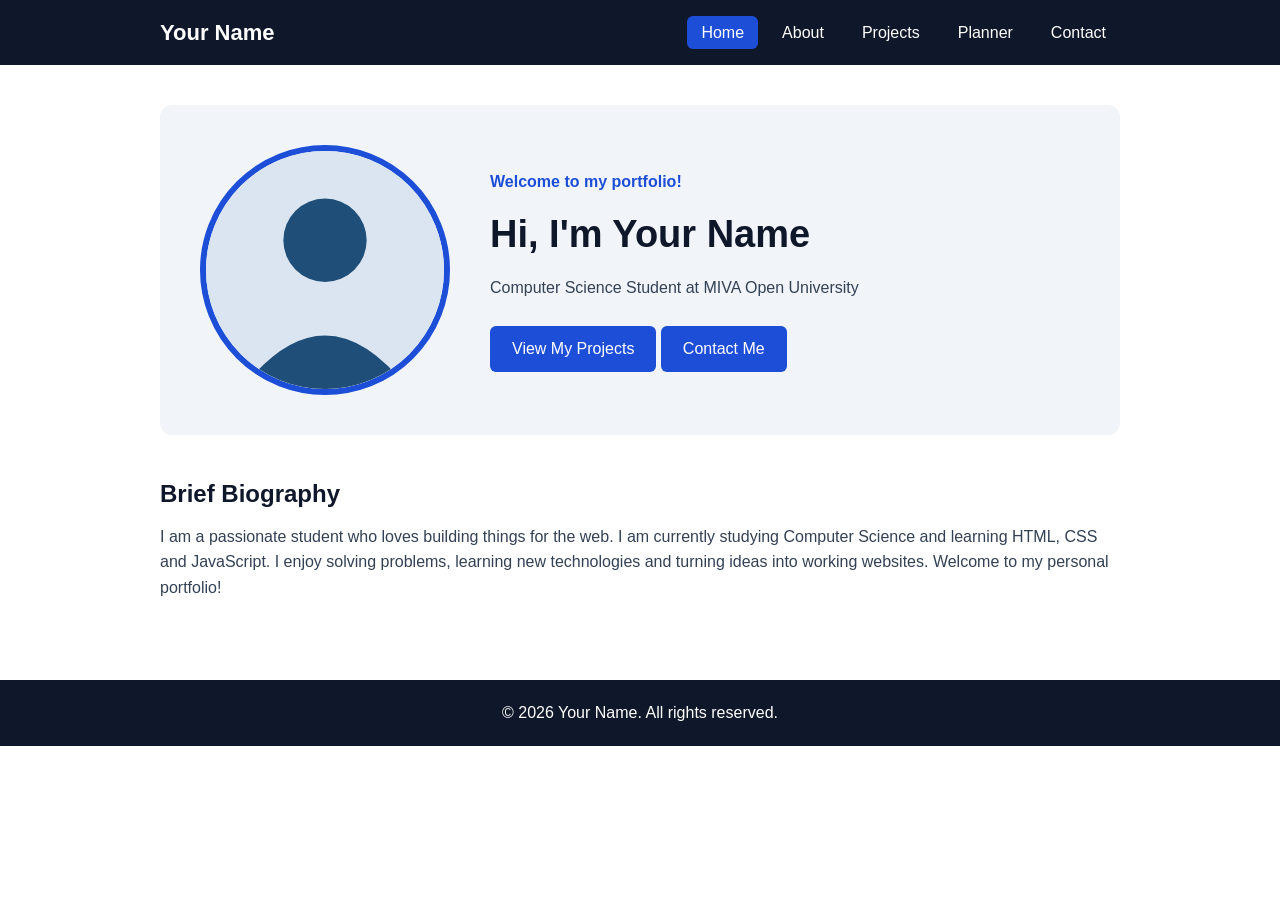
==== portfolio/index.html @ 385d3b7a "Uploaded Portfolio to Github repo" ====
<!DOCTYPE html>
<html lang="en">
<head>
  <meta charset="UTF-8">
  <meta name="viewport" content="width=device-width, initial-scale=1.0">
  <!-- EDIT: Your name -->
  <title>Home | Your Name</title>
  <link rel="stylesheet" href="style.css">
</head>
<body>

  <header>
    <nav>
      <!-- EDIT: Your name or initials -->
      <a href="index.html" class="logo">Your Name</a>
      <ul>
        <li><a href="index.html" class="active">Home</a></li>
        <li><a href="about.html">About</a></li>
        <li><a href="projects.html">Projects</a></li>
        <li><a href="planner.html">Planner</a></li>
        <li><a href="contact.html">Contact</a></li>
      </ul>
    </nav>
  </header>

  <main>
    <section class="hero">
      <!-- EDIT: Replace images/profile.svg with your photo, e.g. images/profile.jpg -->
      <img src="images/profile.svg" alt="Photograph of Your Name">

      <div>
        <p class="welcome">Welcome to my portfolio!</p>
        <!-- EDIT: Your full name -->
        <h1>Hi, I'm Your Name</h1>
        <!-- EDIT: Your course and school -->
        <p>Computer Science Student at MIVA Open University</p>
        <br>
        <a href="projects.html" class="btn">View My Projects</a>
        <a href="contact.html" class="btn">Contact Me</a>
      </div>
    </section>

    <section>
      <h2>Brief Biography</h2>
      <!-- EDIT: Write 3 to 4 sentences about yourself -->
      <p>
        I am a passionate student who loves building things for the web.
        I am currently studying Computer Science and learning HTML, CSS and
        JavaScript. I enjoy solving problems, learning new technologies and
        turning ideas into working websites. Welcome to my personal portfolio!
      </p>
    </section>
  </main>

  <footer>
    <!-- EDIT: Your name -->
    <p>&copy; 2026 Your Name. All rights reserved.</p>
  </footer>

</body>
</html>
---- portfolio/style.css ----
/* =========================================================
   style.css - shared by ALL pages
   TIP: To change the colour theme, edit the 5 colours below.
   ========================================================= */

:root {
  --main-color: #1d4ed8;      /* main blue (buttons, links, nav) */
  --dark-color: #0f172a;      /* dark navy (headings, footer) */
  --light-color: #f1f5f9;     /* light grey-blue (backgrounds) */
  --accent-color: #38bdf8;    /* light blue (highlights) */
  --text-color: #334155;      /* normal text */
}

/* ---------- Basic reset ---------- */
* {
  margin: 0;
  padding: 0;
  box-sizing: border-box;
}

body {
  font-family: Arial, Helvetica, sans-serif;
  color: var(--text-color);
  background-color: white;
  line-height: 1.6;
}

img {
  max-width: 100%;   /* images never overflow the screen */
}

h1, h2, h3 {
  color: var(--dark-color);
  margin-bottom: 10px;
}

a {
  color: var(--main-color);
}

/* ---------- Navigation ---------- */
header {
  background-color: var(--dark-color);
  position: sticky;
  top: 0;
  z-index: 10;
}

nav {
  max-width: 1000px;
  margin: 0 auto;
  padding: 15px 20px;
  display: flex;                    /* Flexbox */
  justify-content: space-between;
  align-items: center;
  flex-wrap: wrap;
}

.logo {
  color: white;
  font-size: 22px;
  font-weight: bold;
  text-decoration: none;
}

nav ul {
  list-style: none;
  display: flex;
  gap: 10px;
}

nav ul a {
  color: white;
  text-decoration: none;
  padding: 8px 14px;
  border-radius: 6px;
  transition: background-color 0.3s;   /* smooth hover effect */
}

nav ul a:hover,
nav ul a.active {
  background-color: var(--main-color);
}

/* ---------- Page layout ---------- */
main {
  max-width: 1000px;
  margin: 0 auto;
  padding: 40px 20px;
}

section {
  margin-bottom: 40px;
}

.page-title {
  text-align: center;
  margin-bottom: 30px;
}

/* ---------- Homepage hero ---------- */
.hero {
  display: flex;
  align-items: center;
  gap: 40px;
  background-color: var(--light-color);
  padding: 40px;
  border-radius: 12px;
  animation: fadeIn 1s;               /* animation */
}

.hero img {
  width: 250px;
  height: 250px;
  object-fit: cover;
  border-radius: 50%;
  border: 6px solid var(--main-color);
}

.hero h1 {
  font-size: 38px;
}

.hero .welcome {
  color: var(--main-color);
  font-weight: bold;
  margin-bottom: 10px;
}

@keyframes fadeIn {
  from { opacity: 0; transform: translateY(20px); }
  to   { opacity: 1; transform: translateY(0); }
}

/* ---------- Buttons ---------- */
.btn {
  display: inline-block;
  background-color: var(--main-color);
  color: white;
  padding: 10px 22px;
  border: none;
  border-radius: 6px;
  text-decoration: none;
  font-size: 16px;
  cursor: pointer;
  transition: background-color 0.3s, transform 0.3s;
}

.btn:hover {
  background-color: var(--dark-color);
  transform: translateY(-2px);
}

/* ---------- About page ---------- */
.about-grid {
  display: grid;                        /* CSS Grid */
  grid-template-columns: 1fr 1fr;
  gap: 30px;
}

.card {
  background-color: var(--light-color);
  padding: 25px;
  border-radius: 12px;
  border-left: 5px solid var(--main-color);
}

.card ul {
  margin-left: 20px;
}

table {
  width: 100%;
  border-collapse: collapse;
  margin-top: 10px;
}

th, td {
  padding: 10px;
  text-align: left;
  border-bottom: 1px solid #cbd5e1;
}

th {
  background-color: var(--main-color);
  color: white;
}

audio {
  width: 100%;
  max-width: 600px;
  display: block;
  margin: 10px auto;
}

/* ---------- Projects page ---------- */
.project-grid {
  display: grid;
  grid-template-columns: repeat(3, 1fr);
  gap: 25px;
}

.project-card {
  background-color: white;
  border: 1px solid #cbd5e1;
  border-radius: 12px;
  overflow: hidden;
  transition: transform 0.3s, box-shadow 0.3s;
}

.project-card:hover {
  transform: translateY(-8px);
  box-shadow: 0 10px 25px rgba(0, 0, 0, 0.15);
}

.project-card img {
  width: 100%;
  height: 180px;
  object-fit: cover;
  display: block;
}

.project-card .info {
  padding: 20px;
}

/* ---------- Planner page ---------- */
.planner-box {
  max-width: 600px;
  margin: 0 auto;
  background-color: var(--light-color);
  padding: 25px;
  border-radius: 12px;
}

.add-task {
  display: flex;
  gap: 10px;
  margin-bottom: 20px;
}

.add-task input {
  flex: 1;
}

input, textarea {
  width: 100%;
  padding: 10px;
  font-size: 16px;
  border: 1px solid #94a3b8;
  border-radius: 6px;
  font-family: inherit;
}

input:focus, textarea:focus {
  outline: 2px solid var(--accent-color);
}

#taskList {
  list-style: none;
}

#taskList li {
  background-color: white;
  padding: 12px 15px;
  margin-bottom: 10px;
  border-radius: 8px;
  display: flex;
  justify-content: space-between;
  align-items: center;
  gap: 10px;
}

#taskList li span {
  flex: 1;
  cursor: pointer;
}

/* This class is added by JavaScript when a task is completed */
#taskList li.done span {
  text-decoration: line-through;
  color: #94a3b8;
}

.delete-btn {
  background-color: #dc2626;
  color: white;
  border: none;
  padding: 6px 12px;
  border-radius: 6px;
  cursor: pointer;
}

.delete-btn:hover {
  background-color: #991b1b;
}

#taskCount {
  margin-top: 10px;
  font-weight: bold;
}

/* ---------- Contact page ---------- */
.contact-form {
  max-width: 600px;
  margin: 0 auto;
  background-color: var(--light-color);
  padding: 30px;
  border-radius: 12px;
}

.contact-form label {
  display: block;
  font-weight: bold;
  margin: 15px 0 5px;
}

.error {
  color: #dc2626;
  font-size: 14px;
  min-height: 18px;
}

#formMessage {
  margin-top: 15px;
  font-weight: bold;
  color: #15803d;
}

/* ---------- Footer ---------- */
footer {
  background-color: var(--dark-color);
  color: white;
  text-align: center;
  padding: 20px;
}

/* =========================================================
   RESPONSIVE DESIGN - changes layout on tablets and phones
   ========================================================= */

/* Tablets */
@media (max-width: 800px) {
  .project-grid {
    grid-template-columns: 1fr 1fr;
  }
}

/* Phones */
@media (max-width: 600px) {
  nav {
    flex-direction: column;
    gap: 10px;
  }

  nav ul {
    flex-wrap: wrap;
    justify-content: center;
  }

  .hero {
    flex-direction: column;
    text-align: center;
    padding: 25px;
  }

  .hero h1 {
    font-size: 30px;
  }

  .about-grid,
  .project-grid {
    grid-template-columns: 1fr;
  }

  .add-task {
    flex-direction: column;
  }
}
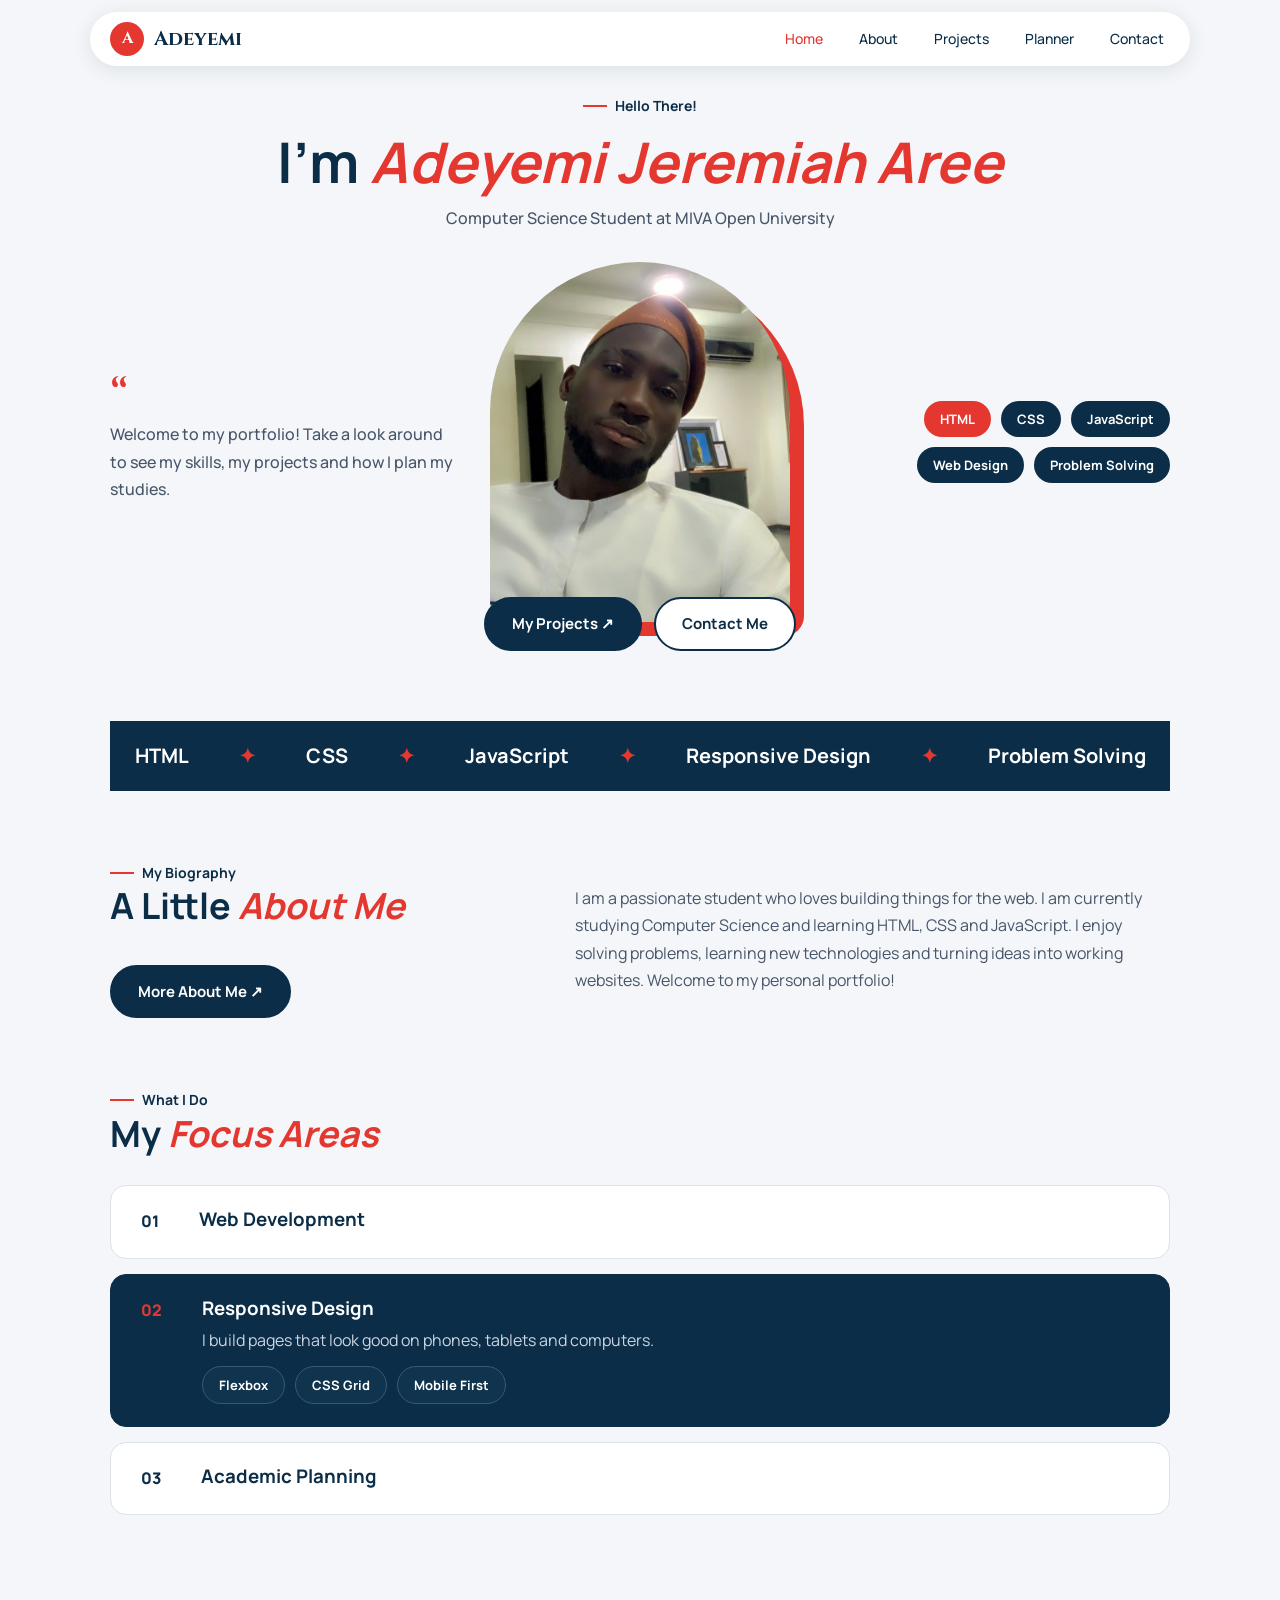
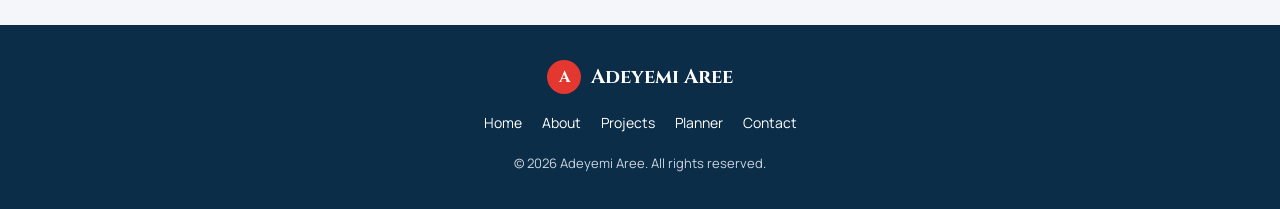
==== commit 7cd6bd7d: "MY STUDENT PORTFOLIO" ====
--- a/portfolio/index.html
+++ b/portfolio/index.html
@@ -3,16 +3,14 @@
 <head>
   <meta charset="UTF-8">
   <meta name="viewport" content="width=device-width, initial-scale=1.0">
-  <!-- EDIT: Your name -->
-  <title>Home | Your Name</title>
+  <title>Home | A.A</title>
   <link rel="stylesheet" href="style.css">
 </head>
 <body>
 
   <header>
     <nav>
-      <!-- EDIT: Your name or initials -->
-      <a href="index.html" class="logo">Your Name</a>
+      <a href="index.html" class="logo"><span class="logo-circle">A</span> Adeyemi</a>
       <ul>
         <li><a href="index.html" class="active">Home</a></li>
         <li><a href="about.html">About</a></li>
@@ -25,24 +23,48 @@
 
   <main>
     <section class="hero">
-      <!-- EDIT: Replace images/profile.svg with your photo, e.g. images/profile.jpg -->
-      <img src="images/profile.svg" alt="Photograph of Your Name">
+      <p class="label">Hello There!</p>
+      <h1>I'm <span class="accent">Adeyemi Jeremiah Aree</span></h1>
+      
+      <p class="role">Computer Science Student at MIVA Open University</p>
 
-      <div>
-        <p class="welcome">Welcome to my portfolio!</p>
-        <!-- EDIT: Your full name -->
-        <h1>Hi, I'm Your Name</h1>
-        <!-- EDIT: Your course and school -->
-        <p>Computer Science Student at MIVA Open University</p>
-        <br>
-        <a href="projects.html" class="btn">View My Projects</a>
-        <a href="contact.html" class="btn">Contact Me</a>
+      <div class="hero-main">
+        <div class="welcome-card">
+          <p class="quote">&ldquo;</p>
+          
+          <p>Welcome to my portfolio! Take a look around to see my skills, my projects and how I plan my studies.</p>
+        </div>
+
+        <div class="photo-wrap">
+          <img src="images/my pic.jpeg" alt="Photograph of Adeyemi Aree">
+        </div>
+
+        <ul class="tag-list">
+          <li>HTML</li>
+          <li>CSS</li>
+          <li>JavaScript</li>
+          <li>Web Design</li>
+          <li>Problem Solving</li>
+        </ul>
+      </div>
+
+      <div class="hero-buttons">
+        <a href="projects.html" class="btn btn-dark">My Projects &#8599;</a>
+        <a href="contact.html" class="btn btn-outline">Contact Me</a>
       </div>
     </section>
 
-    <section>
-      <h2>Brief Biography</h2>
-      <!-- EDIT: Write 3 to 4 sentences about yourself -->
+    <div class="strip">
+      <div class="strip-track"><span>HTML</span><span class="star">&#10022;</span><span>CSS</span><span class="star">&#10022;</span><span>JavaScript</span><span class="star">&#10022;</span><span>Responsive Design</span><span class="star">&#10022;</span><span>Problem Solving</span><span class="star">&#10022;</span><span>HTML</span><span class="star">&#10022;</span><span>CSS</span><span class="star">&#10022;</span><span>JavaScript</span><span class="star">&#10022;</span><span>Responsive Design</span><span class="star">&#10022;</span><span>Problem Solving</span><span class="star">&#10022;</span></div>
+    </div>
+
+    <section class="bio">
+      <div>
+        <p class="label">My Biography</p>
+        <h2>A Little <span class="accent">About Me</span></h2>
+        <br>
+        <a href="about.html" class="btn btn-dark">More About Me &#8599;</a>
+      </div>
       <p>
         I am a passionate student who loves building things for the web.
         I am currently studying Computer Science and learning HTML, CSS and
@@ -50,11 +72,48 @@
         turning ideas into working websites. Welcome to my personal portfolio!
       </p>
     </section>
+
+    <section>
+      <p class="label">What I Do</p>
+      <h2 class="section-title">My <span class="accent">Focus Areas</span></h2>
+
+      <ul class="service-list">
+       
+        <li class="service">
+          <span class="num">01</span>
+          <h3>Web Development</h3>
+        </li>
+        <li class="service dark">
+          <span class="num">02</span>
+          <div>
+            <h3>Responsive Design</h3>
+            <p>I build pages that look good on phones, tablets and computers.</p>
+            <ul class="tag-list">
+              <li>Flexbox</li>
+              <li>CSS Grid</li>
+              <li>Mobile First</li>
+            </ul>
+          </div>
+        </li>
+        <li class="service">
+          <span class="num">03</span>
+          <h3>Academic Planning</h3>
+        </li>
+      </ul>
+    </section>
   </main>
 
   <footer>
-    <!-- EDIT: Your name -->
-    <p>&copy; 2026 Your Name. All rights reserved.</p>
+    <a href="index.html" class="logo"><span class="logo-circle">A</span> Adeyemi Aree</a>
+    <ul>
+      <li><a href="index.html">Home</a></li>
+      <li><a href="about.html">About</a></li>
+      <li><a href="projects.html">Projects</a></li>
+      <li><a href="planner.html">Planner</a></li>
+      <li><a href="contact.html">Contact</a></li>
+    </ul>
+    
+    <p>&copy; 2026 Adeyemi Aree. All rights reserved.</p>
   </footer>
 
 </body>
--- a/portfolio/style.css
+++ b/portfolio/style.css
@@ -1,14 +1,20 @@
 /* =========================================================
    style.css - shared by ALL pages
-   TIP: To change the colour theme, edit the 5 colours below.
+   Theme colours come from the COS 106 brief (MIVA navy + red).
+   TIP: To change the theme, edit the colours below.
    ========================================================= */
 
+/* Fonts used in the COS 106 brief: Manrope (text) and Cinzel (logo) */
+@import url("https://fonts.googleapis.com/css2?family=Cinzel:wght@700&family=Manrope:wght@400;500;700;800&display=swap");
+
 :root {
-  --main-color: #1d4ed8;      /* main blue (buttons, links, nav) */
-  --dark-color: #0f172a;      /* dark navy (headings, footer) */
-  --light-color: #f1f5f9;     /* light grey-blue (backgrounds) */
-  --accent-color: #38bdf8;    /* light blue (highlights) */
-  --text-color: #334155;      /* normal text */
+  --navy: #0b2d47;          /* main dark colour (nav button, footer, dark cards) */
+  --navy-light: #11344e;    /* slightly lighter navy */
+  --red: #e33730;           /* accent colour (highlights, buttons) */
+  --background: #f4f6f9;    /* page background */
+  --white: #ffffff;
+  --text: #475569;          /* normal text */
+  --border: #dbe2ea;        /* thin lines */
 }
 
 /* ---------- Basic reset ---------- */
@@ -19,112 +25,285 @@
 }
 
 body {
-  font-family: Arial, Helvetica, sans-serif;
-  color: var(--text-color);
-  background-color: white;
-  line-height: 1.6;
+  font-family: "Manrope", Arial, sans-serif;
+  color: var(--text);
+  background-color: var(--background);
+  line-height: 1.7;
 }
 
 img {
-  max-width: 100%;   /* images never overflow the screen */
+  max-width: 100%;
+  display: block;
 }
 
 h1, h2, h3 {
-  color: var(--dark-color);
+  color: var(--navy);
+  line-height: 1.2;
   margin-bottom: 10px;
 }
 
 a {
-  color: var(--main-color);
-}
-
-/* ---------- Navigation ---------- */
+  color: var(--red);
+}
+
+/* The coloured, slanted word inside headings, e.g. <span class="accent">Name</span> */
+.accent {
+  color: var(--red);
+  font-style: italic;
+}
+
+/* Small label above a heading, e.g. "— About Me" */
+.label {
+  color: var(--navy);
+  font-weight: 700;
+  font-size: 14px;
+  display: flex;
+  align-items: center;
+  gap: 8px;
+}
+
+.label::before {
+  content: "";
+  width: 24px;
+  height: 2px;
+  background-color: var(--red);
+}
+
+/* ---------- Navigation (floating pill bar) ---------- */
 header {
-  background-color: var(--dark-color);
   position: sticky;
-  top: 0;
+  top: 12px;
   z-index: 10;
+  padding: 0 20px;
 }
 
 nav {
-  max-width: 1000px;
+  max-width: 1100px;
   margin: 0 auto;
-  padding: 15px 20px;
-  display: flex;                    /* Flexbox */
+  background-color: var(--white);
+  border-radius: 50px;
+  box-shadow: 0 4px 20px rgba(11, 45, 71, 0.1);
+  padding: 10px 12px 10px 20px;
+  display: flex;                       /* Flexbox */
   justify-content: space-between;
   align-items: center;
+  gap: 15px;
   flex-wrap: wrap;
 }
 
 .logo {
-  color: white;
-  font-size: 22px;
-  font-weight: bold;
+  display: flex;
+  align-items: center;
+  gap: 10px;
+  color: var(--navy);
+  font-family: "Cinzel", serif;
+  font-size: 20px;
+  font-weight: 700;
   text-decoration: none;
+}
+
+.logo-circle {
+  width: 34px;
+  height: 34px;
+  border-radius: 50%;
+  background-color: var(--red);
+  color: var(--white);
+  display: grid;
+  place-items: center;
+  font-size: 16px;
 }
 
 nav ul {
   list-style: none;
   display: flex;
-  gap: 10px;
+  gap: 8px;
 }
 
 nav ul a {
-  color: white;
+  color: var(--navy);
+  font-size: 14px;
+  font-weight: 500;
   text-decoration: none;
   padding: 8px 14px;
-  border-radius: 6px;
-  transition: background-color 0.3s;   /* smooth hover effect */
+  border-radius: 20px;
+  transition: color 0.3s, background-color 0.3s;   /* smooth hover effect */
 }
 
 nav ul a:hover,
 nav ul a.active {
-  background-color: var(--main-color);
+  color: var(--red);
+}
+
+/* ---------- Buttons ---------- */
+.btn {
+  display: inline-block;
+  background-color: var(--red);
+  color: var(--white);
+  padding: 12px 26px;
+  border: 2px solid var(--red);
+  border-radius: 40px;
+  text-decoration: none;
+  font-family: inherit;
+  font-size: 15px;
+  font-weight: 700;
+  cursor: pointer;
+  transition: background-color 0.3s, transform 0.3s;
+}
+
+.btn:hover {
+  background-color: var(--navy);
+  border-color: var(--navy);
+  transform: translateY(-3px);
+}
+
+.btn-dark {
+  background-color: var(--navy);
+  border-color: var(--navy);
+}
+
+.btn-dark:hover {
+  background-color: var(--red);
+  border-color: var(--red);
+}
+
+.btn-outline {
+  background-color: var(--white);
+  color: var(--navy);
+  border-color: var(--navy);
+}
+
+.btn-light {
+  background-color: var(--background);
+  color: var(--navy);
+  border-color: var(--border);
 }
 
 /* ---------- Page layout ---------- */
 main {
-  max-width: 1000px;
+  max-width: 1100px;
   margin: 0 auto;
   padding: 40px 20px;
 }
 
 section {
-  margin-bottom: 40px;
-}
-
-.page-title {
+  margin-bottom: 70px;
+}
+
+.page-heading {
   text-align: center;
+  margin: 20px 0 50px;
+}
+
+.page-heading .label {
+  justify-content: center;
+}
+
+.page-heading h1 {
+  font-size: 40px;
+}
+
+.card {
+  background-color: var(--white);
+  border: 1px solid var(--border);
+  border-radius: 20px;
+  padding: 30px;
+}
+
+/* ---------- Homepage: hero ---------- */
+.hero {
+  text-align: center;
+  animation: fadeIn 1s;                /* animation */
+}
+
+.hero .label {
+  justify-content: center;
+}
+
+.hero h1 {
+  font-size: 56px;
+  margin: 10px 0;
+}
+
+.hero .role {
+  font-weight: 500;
   margin-bottom: 30px;
 }
 
-/* ---------- Homepage hero ---------- */
-.hero {
-  display: flex;
+.hero-main {
+  display: grid;                       /* CSS Grid: 3 columns */
+  grid-template-columns: 1fr 320px 1fr;
+  gap: 20px;
   align-items: center;
-  gap: 40px;
-  background-color: var(--light-color);
-  padding: 40px;
-  border-radius: 12px;
-  animation: fadeIn 1s;               /* animation */
-}
-
-.hero img {
-  width: 250px;
-  height: 250px;
+}
+
+.welcome-card {
+  text-align: left;
+  font-weight: 500;
+}
+
+.welcome-card .quote {
+  color: var(--red);
+  font-size: 50px;
+  line-height: 0.8;
+  font-family: "Cinzel", serif;
+}
+
+/* Photo inside an arch shape with a red arch behind it */
+.photo-wrap {
+  position: relative;
+  width: 300px;
+  height: 360px;
+  margin: 0 auto;
+}
+
+.photo-wrap::before {
+  content: "";
+  position: absolute;
+  top: 14px;
+  left: 14px;
+  width: 100%;
+  height: 100%;
+  background-color: var(--red);
+  border-radius: 150px 150px 20px 20px;
+}
+
+.photo-wrap img {
+  position: relative;
+  width: 100%;
+  height: 100%;
   object-fit: cover;
-  border-radius: 50%;
-  border: 6px solid var(--main-color);
-}
-
-.hero h1 {
-  font-size: 38px;
-}
-
-.hero .welcome {
-  color: var(--main-color);
-  font-weight: bold;
-  margin-bottom: 10px;
+  background-color: var(--navy);
+  border-radius: 150px 150px 20px 20px;
+}
+
+/* Little rounded tags next to the photo (a list) */
+.tag-list {
+  list-style: none;
+  display: flex;
+  flex-wrap: wrap;
+  gap: 10px;
+  justify-content: flex-end;
+}
+
+.tag-list li {
+  background-color: var(--navy);
+  color: var(--white);
+  font-size: 13px;
+  font-weight: 700;
+  padding: 7px 16px;
+  border-radius: 20px;
+}
+
+.tag-list li:first-child {
+  background-color: var(--red);
+}
+
+.hero-buttons {
+  margin-top: -25px;
+  position: relative;
+  display: flex;
+  justify-content: center;
+  gap: 12px;
 }
 
 @keyframes fadeIn {
@@ -132,37 +311,194 @@
   to   { opacity: 1; transform: translateY(0); }
 }
 
-/* ---------- Buttons ---------- */
-.btn {
+/* ---------- Homepage: scrolling strip (CSS animation only) ---------- */
+.strip {
+  background-color: var(--navy);
+  color: var(--white);
+  overflow: hidden;
+  white-space: nowrap;
+  margin: 70px 0;
+  padding: 18px 0;
+}
+
+.strip-track {
   display: inline-block;
-  background-color: var(--main-color);
-  color: white;
-  padding: 10px 22px;
-  border: none;
-  border-radius: 6px;
-  text-decoration: none;
-  font-size: 16px;
-  cursor: pointer;
-  transition: background-color 0.3s, transform 0.3s;
-}
-
-.btn:hover {
-  background-color: var(--dark-color);
-  transform: translateY(-2px);
+  animation: slide 25s linear infinite;
+  font-size: 20px;
+  font-weight: 700;
+}
+
+.strip-track span {
+  margin: 0 25px;
+}
+
+.strip-track .star {
+  color: var(--red);
+}
+
+@keyframes slide {
+  from { transform: translateX(0); }
+  to   { transform: translateX(-50%); }
+}
+
+/* ---------- Homepage: biography and services ---------- */
+.bio {
+  display: grid;
+  grid-template-columns: 1fr 1.4fr;
+  gap: 40px;
+  align-items: center;
+}
+
+.bio h2,
+.section-title {
+  font-size: 36px;
+}
+
+.service-list {
+  list-style: none;
+  margin-top: 30px;
+}
+
+.service {
+  display: flex;
+  gap: 40px;
+  align-items: flex-start;
+  background-color: var(--white);
+  border: 1px solid var(--border);
+  border-radius: 16px;
+  padding: 22px 30px;
+  margin-bottom: 15px;
+  transition: transform 0.3s;
+}
+
+.service:hover {
+  transform: translateX(8px);
+}
+
+.service .num {
+  font-weight: 800;
+  color: var(--navy);
+}
+
+.service h3 {
+  margin: 0;
+}
+
+.service.dark {
+  background-color: var(--navy);
+  border-color: var(--navy);
+}
+
+.service.dark h3 {
+  color: var(--white);
+}
+
+.service.dark p {
+  color: #cbd5e1;
+  margin: 8px 0 12px;
+}
+
+.service.dark .num {
+  color: var(--red);
+}
+
+.service.dark .tag-list {
+  justify-content: flex-start;
+}
+
+.service.dark .tag-list li {
+  background-color: var(--navy-light);
+  border: 1px solid #36597a;
 }
 
 /* ---------- About page ---------- */
+.about-intro {
+  display: grid;
+  grid-template-columns: 300px 1fr;
+  gap: 50px;
+  align-items: center;
+}
+
+.about-intro h2 {
+  font-size: 36px;
+}
+
+.stats {
+  list-style: none;
+  display: flex;
+  gap: 40px;
+  margin: 20px 0;
+}
+
+.stats strong {
+  display: block;
+  color: var(--navy);
+  font-size: 30px;
+}
+
+.stats li {
+  font-size: 14px;
+}
+
+audio {
+  width: 100%;
+  max-width: 450px;
+  display: block;
+}
+
+.skills {
+  list-style: none;
+  display: flex;
+  flex-wrap: wrap;
+  justify-content: center;
+  gap: 20px;
+  margin-top: 30px;
+}
+
+.skills li {
+  background-color: var(--white);
+  border: 1px solid var(--border);
+  border-radius: 50px;
+  padding: 25px 20px;
+  width: 150px;
+  text-align: center;
+  font-weight: 700;
+  color: var(--navy);
+  transition: transform 0.3s;
+}
+
+.skills li:hover {
+  transform: translateY(-8px);
+}
+
+/* The circle uses the number in style="--percent: 90" to draw the red ring */
+.skill-circle {
+  width: 84px;
+  height: 84px;
+  border-radius: 50%;
+  background: conic-gradient(var(--red) calc(var(--percent) * 1%), #e2e8f0 0);
+  display: grid;
+  place-items: center;
+  margin: 0 auto 12px;
+}
+
+.skill-circle span {
+  width: 66px;
+  height: 66px;
+  border-radius: 50%;
+  background-color: var(--white);
+  display: grid;
+  place-items: center;
+}
+
 .about-grid {
-  display: grid;                        /* CSS Grid */
+  display: grid;
   grid-template-columns: 1fr 1fr;
-  gap: 30px;
-}
-
-.card {
-  background-color: var(--light-color);
-  padding: 25px;
-  border-radius: 12px;
-  border-left: 5px solid var(--main-color);
+  gap: 25px;
+}
+
+.about-grid section {
+  margin-bottom: 0;
 }
 
 .card ul {
@@ -176,21 +512,15 @@
 }
 
 th, td {
-  padding: 10px;
+  padding: 12px 10px;
   text-align: left;
-  border-bottom: 1px solid #cbd5e1;
+  border-bottom: 1px solid var(--border);
+  font-size: 14px;
 }
 
 th {
-  background-color: var(--main-color);
-  color: white;
-}
-
-audio {
-  width: 100%;
-  max-width: 600px;
-  display: block;
-  margin: 10px auto;
+  background-color: var(--navy);
+  color: var(--white);
 }
 
 /* ---------- Projects page ---------- */
@@ -201,36 +531,114 @@
 }
 
 .project-card {
-  background-color: white;
-  border: 1px solid #cbd5e1;
-  border-radius: 12px;
+  background-color: var(--white);
+  border: 1px solid var(--border);
+  border-radius: 20px;
   overflow: hidden;
+  display: flex;
+  flex-direction: column;
   transition: transform 0.3s, box-shadow 0.3s;
 }
 
 .project-card:hover {
   transform: translateY(-8px);
-  box-shadow: 0 10px 25px rgba(0, 0, 0, 0.15);
+  box-shadow: 0 12px 30px rgba(11, 45, 71, 0.15);
 }
 
 .project-card img {
   width: 100%;
-  height: 180px;
+  aspect-ratio: 3 / 2;
   object-fit: cover;
-  display: block;
 }
 
 .project-card .info {
-  padding: 20px;
+  padding: 22px;
+  flex: 1;
+  display: flex;
+  flex-direction: column;
+  align-items: flex-start;
+}
+
+.project-card .info p {
+  flex: 1;
+  margin-bottom: 15px;
+}
+
+/* ---------- Project details box (pure CSS, no JavaScript) ----------
+   Each box is hidden. When a "View Project" link is clicked, the page
+   address ends in #project1, #project2 etc., and the :target rule
+   below makes the matching box appear. */
+.project-detail {
+  display: none;                       /* hidden by default */
+  position: fixed;
+  top: 0;
+  left: 0;
+  width: 100%;
+  height: 100%;
+  background-color: rgba(11, 45, 71, 0.88);
+  z-index: 20;
+  overflow-y: auto;
+  padding: 30px 15px;
+}
+
+.project-detail:target {
+  display: block;                      /* shown when its link is clicked */
+  animation: fadeIn 0.4s;
+}
+
+.detail-box {
+  position: relative;
+  max-width: 800px;
+  margin: 0 auto;
+  background-color: var(--white);
+  padding: 35px;
+  border-radius: 24px;
+}
+
+.detail-box .tag {
+  color: var(--red);
+  font-weight: 700;
+  margin-bottom: 20px;
+}
+
+.detail-box h3 {
+  margin-top: 20px;
+}
+
+.detail-box p {
+  margin-bottom: 10px;
+}
+
+.detail-box ul {
+  margin-left: 20px;
+  margin-bottom: 15px;
+}
+
+.screenshots {
+  display: grid;
+  grid-template-columns: 1fr 1fr;
+  gap: 15px;
+}
+
+.screenshots img {
+  width: 100%;
+  border: 1px solid var(--border);
+  border-radius: 12px;
+}
+
+.close {
+  position: absolute;
+  top: 12px;
+  right: 22px;
+  font-size: 34px;
+  text-decoration: none;
+  color: var(--navy);
 }
 
 /* ---------- Planner page ---------- */
 .planner-box {
-  max-width: 600px;
+  max-width: 650px;
   margin: 0 auto;
-  background-color: var(--light-color);
-  padding: 25px;
-  border-radius: 12px;
 }
 
 .add-task {
@@ -245,26 +653,29 @@
 
 input, textarea {
   width: 100%;
-  padding: 10px;
-  font-size: 16px;
-  border: 1px solid #94a3b8;
-  border-radius: 6px;
+  padding: 12px 16px;
+  font-size: 15px;
+  border: 1px solid var(--border);
+  border-radius: 12px;
   font-family: inherit;
+  background-color: var(--background);
 }
 
 input:focus, textarea:focus {
-  outline: 2px solid var(--accent-color);
+  outline: 2px solid var(--red);
+  background-color: var(--white);
 }
 
 #taskList {
   list-style: none;
+  margin: 0;
 }
 
 #taskList li {
-  background-color: white;
+  background-color: var(--background);
   padding: 12px 15px;
   margin-bottom: 10px;
-  border-radius: 8px;
+  border-radius: 12px;
   display: flex;
   justify-content: space-between;
   align-items: center;
@@ -274,6 +685,19 @@
 #taskList li span {
   flex: 1;
   cursor: pointer;
+  font-weight: 500;
+}
+
+/* A round tick circle before each task */
+#taskList li span::before {
+  content: "";
+  display: inline-block;
+  width: 16px;
+  height: 16px;
+  border: 2px solid var(--red);
+  border-radius: 50%;
+  margin-right: 12px;
+  vertical-align: middle;
 }
 
 /* This class is added by JavaScript when a task is completed */
@@ -282,57 +706,122 @@
   color: #94a3b8;
 }
 
+#taskList li.done span::before {
+  background-color: var(--red);
+}
+
 .delete-btn {
-  background-color: #dc2626;
-  color: white;
+  background-color: var(--navy);
+  color: var(--white);
   border: none;
-  padding: 6px 12px;
-  border-radius: 6px;
+  padding: 7px 16px;
+  border-radius: 20px;
+  font-family: inherit;
+  font-weight: 700;
   cursor: pointer;
+  transition: background-color 0.3s;
 }
 
 .delete-btn:hover {
-  background-color: #991b1b;
+  background-color: var(--red);
 }
 
 #taskCount {
-  margin-top: 10px;
-  font-weight: bold;
+  margin-top: 15px;
+  font-weight: 700;
+  color: var(--navy);
 }
 
 /* ---------- Contact page ---------- */
-.contact-form {
-  max-width: 600px;
-  margin: 0 auto;
-  background-color: var(--light-color);
-  padding: 30px;
-  border-radius: 12px;
+.contact-layout {
+  display: grid;
+  grid-template-columns: 1fr 1.6fr;
+  gap: 25px;
+}
+
+.contact-info {
+  background-color: var(--navy);
+  border-color: var(--navy);
+  color: #cbd5e1;
+}
+
+.contact-info h2 {
+  color: var(--white);
+}
+
+.contact-info ul {
+  list-style: none;
+  margin: 25px 0 0;
+}
+
+.contact-info li {
+  margin-bottom: 20px;
+}
+
+.contact-info strong {
+  display: block;
+  color: var(--red);
+  font-size: 13px;
 }
 
 .contact-form label {
   display: block;
-  font-weight: bold;
+  font-weight: 700;
+  color: var(--navy);
   margin: 15px 0 5px;
 }
 
+.contact-form label:first-child {
+  margin-top: 0;
+}
+
 .error {
-  color: #dc2626;
-  font-size: 14px;
+  color: var(--red);
+  font-size: 13px;
   min-height: 18px;
 }
 
 #formMessage {
   margin-top: 15px;
-  font-weight: bold;
+  font-weight: 700;
   color: #15803d;
 }
 
 /* ---------- Footer ---------- */
 footer {
-  background-color: var(--dark-color);
-  color: white;
+  background-color: var(--navy);
+  color: #cbd5e1;
   text-align: center;
-  padding: 20px;
+  padding: 35px 20px;
+}
+
+footer .logo {
+  color: var(--white);
+  justify-content: center;
+  margin-bottom: 15px;
+}
+
+footer ul {
+  list-style: none;
+  display: flex;
+  justify-content: center;
+  flex-wrap: wrap;
+  gap: 20px;
+  margin-bottom: 15px;
+}
+
+footer ul a {
+  color: var(--white);
+  text-decoration: none;
+  font-size: 14px;
+}
+
+footer ul a:hover {
+  color: var(--red);
+}
+
+footer p {
+  font-size: 13px;
 }
 
 /* =========================================================
@@ -340,17 +829,43 @@
    ========================================================= */
 
 /* Tablets */
-@media (max-width: 800px) {
+@media (max-width: 900px) {
+  .hero-main {
+    grid-template-columns: 1fr;
+  }
+
+  .tag-list {
+    justify-content: center;
+  }
+
+  .hero-buttons {
+    margin-top: 30px;
+  }
+
+  .hero h1 {
+    font-size: 44px;
+  }
+
   .project-grid {
     grid-template-columns: 1fr 1fr;
+  }
+
+  .bio,
+  .about-intro,
+  .contact-layout {
+    grid-template-columns: 1fr;
+  }
+
+  .about-intro .photo-wrap {
+    order: -1;
   }
 }
 
 /* Phones */
 @media (max-width: 600px) {
   nav {
-    flex-direction: column;
-    gap: 10px;
+    border-radius: 24px;
+    justify-content: center;
   }
 
   nav ul {
@@ -358,19 +873,42 @@
     justify-content: center;
   }
 
-  .hero {
-    flex-direction: column;
-    text-align: center;
-    padding: 25px;
-  }
-
   .hero h1 {
+    font-size: 34px;
+  }
+
+  .photo-wrap {
+    width: 250px;
+    height: 300px;
+  }
+
+  .hero-buttons {
+    flex-wrap: wrap;
+  }
+
+  .about-grid,
+  .project-grid,
+  .screenshots {
+    grid-template-columns: 1fr;
+  }
+
+  .service {
+    gap: 15px;
+    padding: 18px;
+  }
+
+  .stats {
+    gap: 25px;
+  }
+
+  .page-heading h1,
+  .bio h2,
+  .section-title {
     font-size: 30px;
   }
 
-  .about-grid,
-  .project-grid {
-    grid-template-columns: 1fr;
+  .detail-box {
+    padding: 25px 20px;
   }
 
   .add-task {
